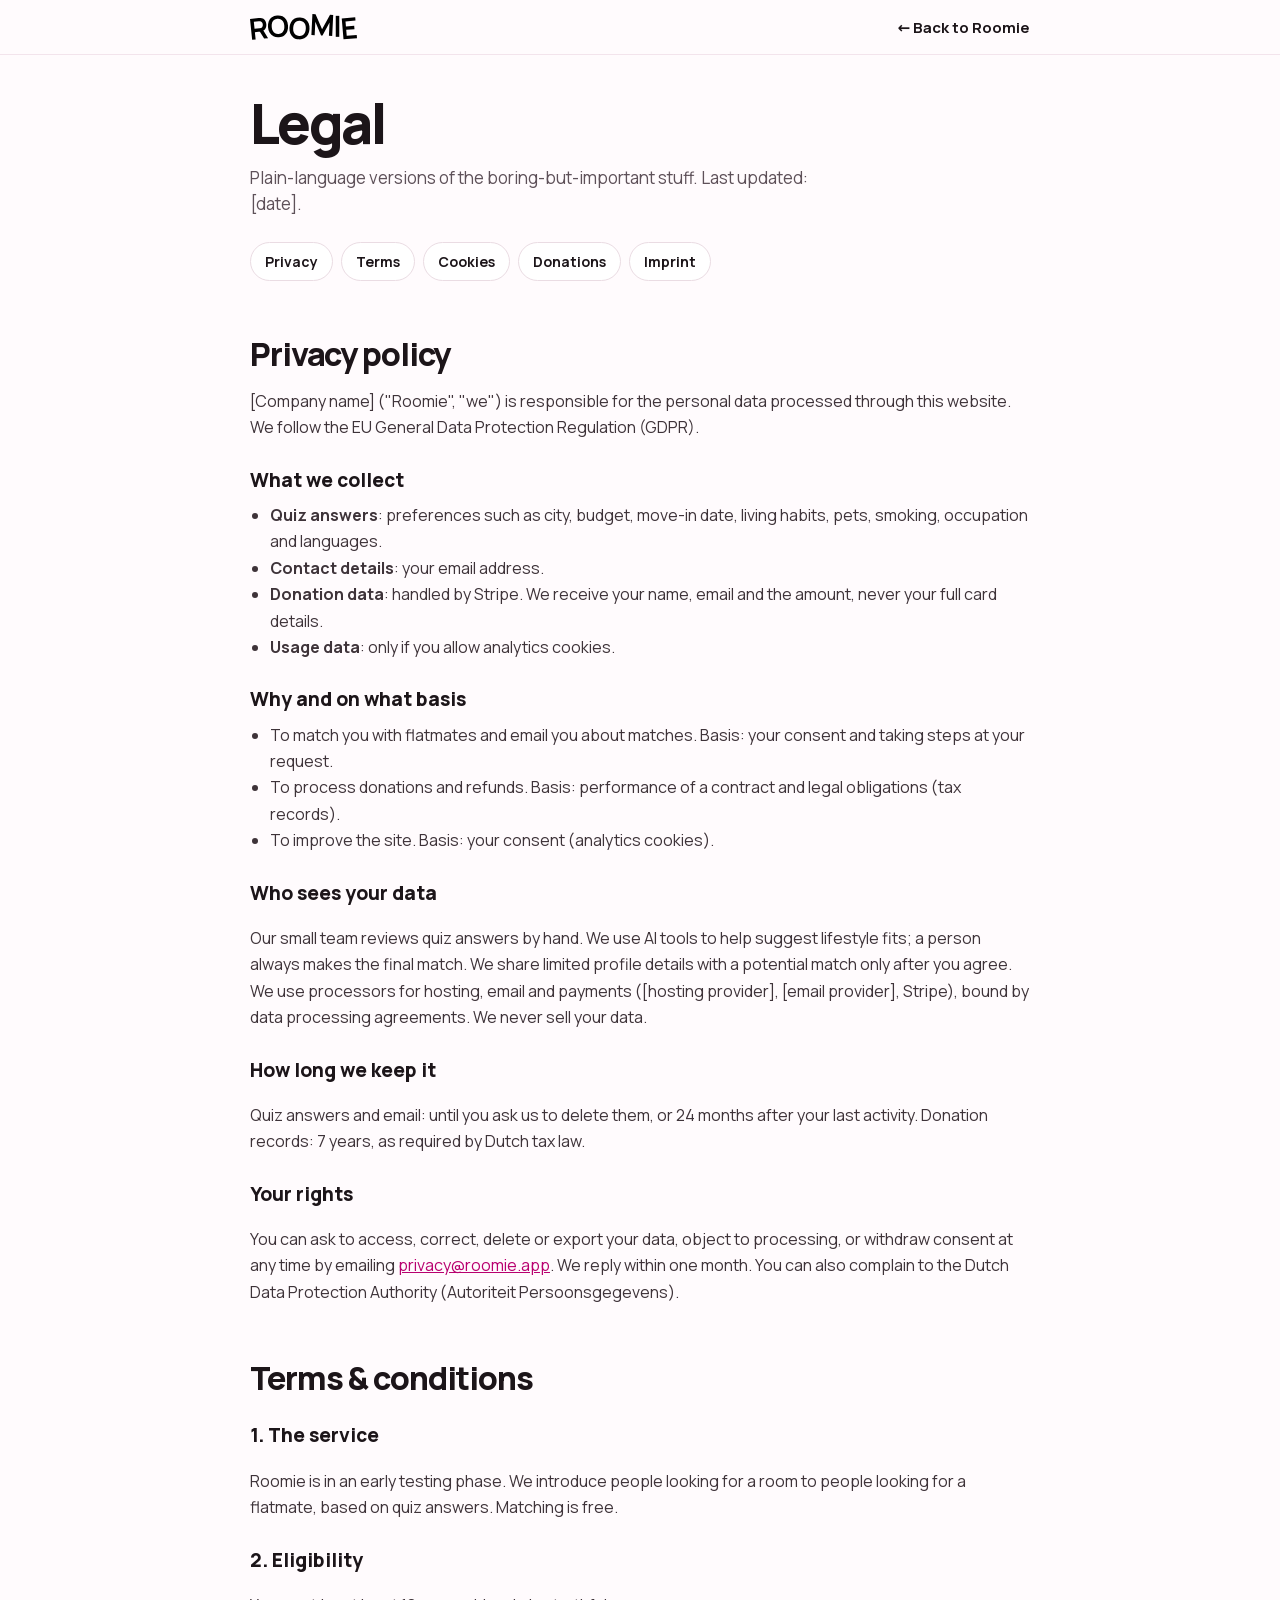
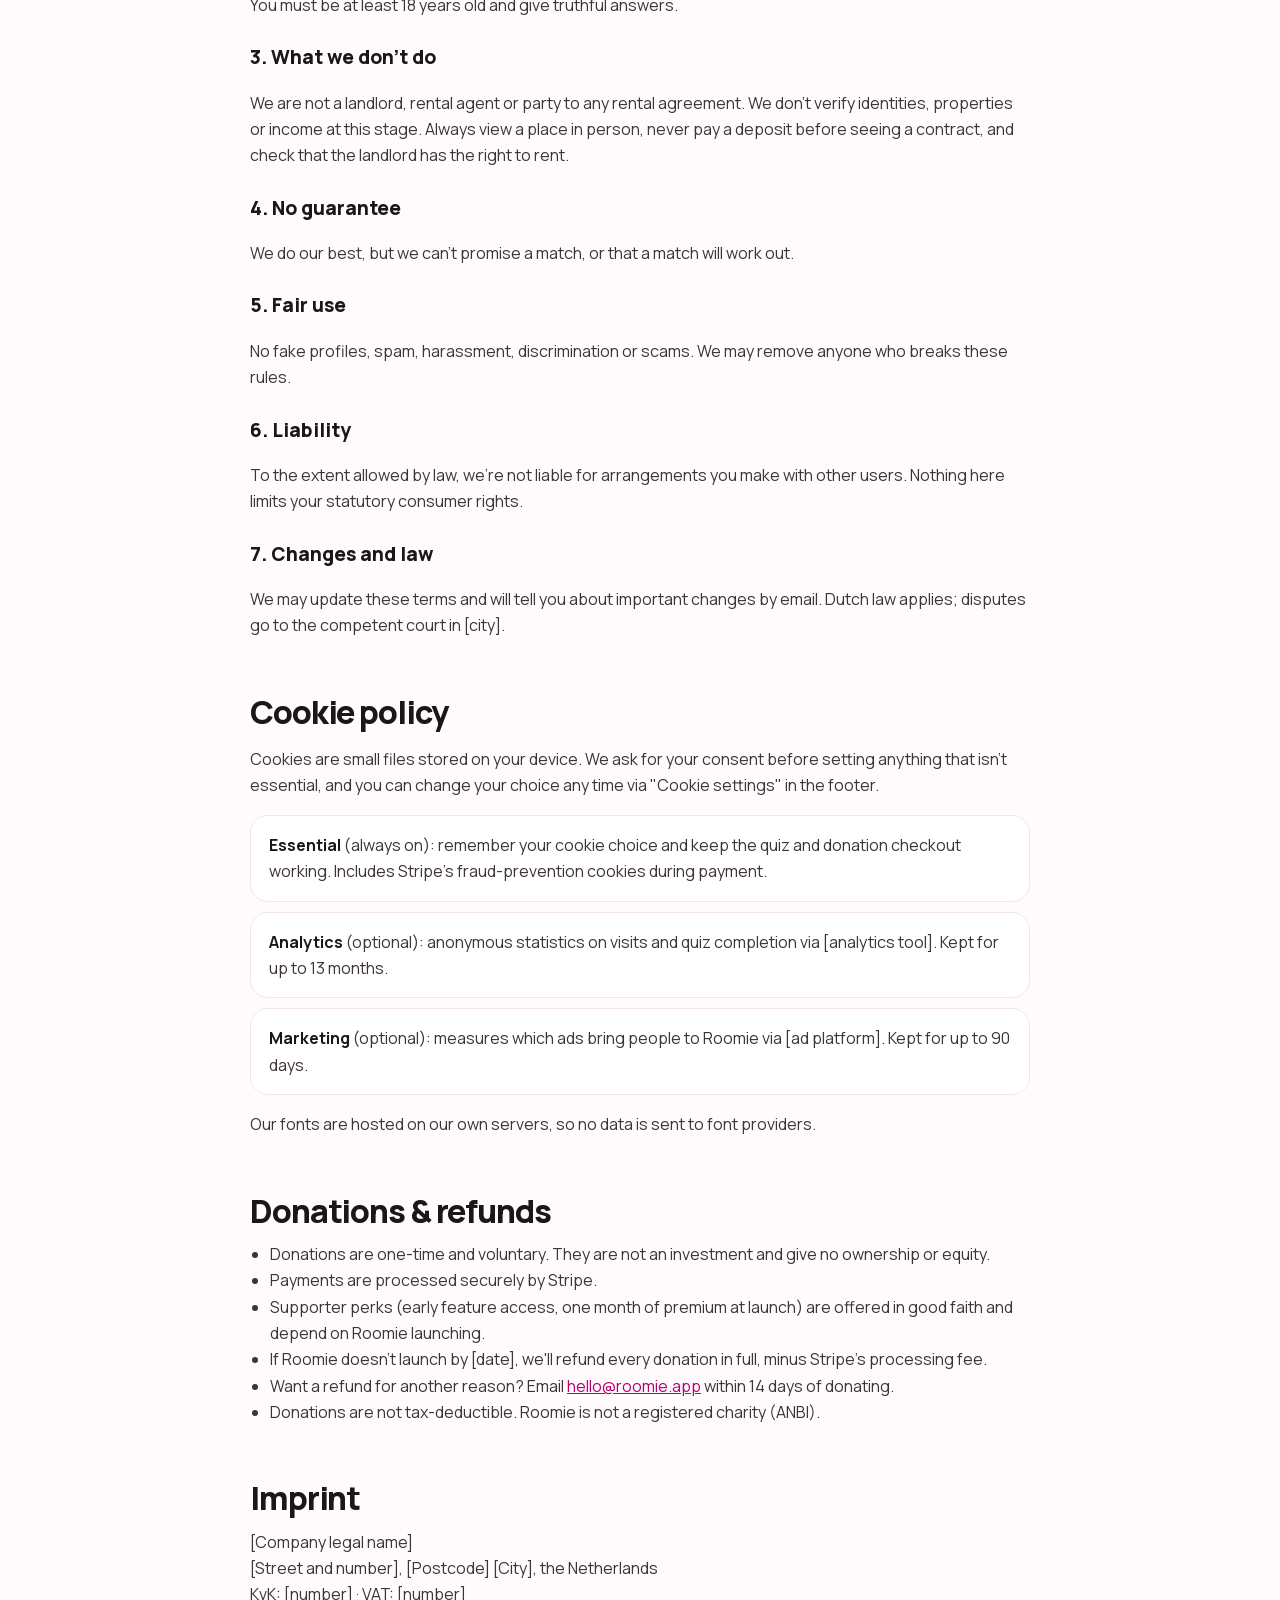
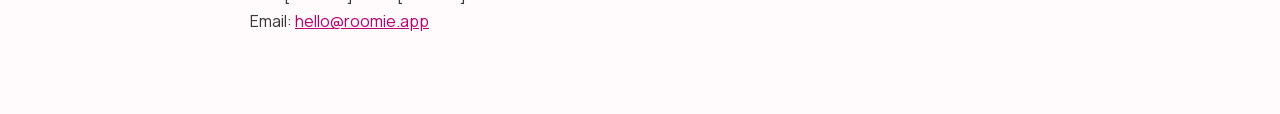
==== legal.html @ ce013597 "Rebuild the site from the new Roomie design handoff Replaces the old landing page and quizzes with t" ====
<!doctype html>
<html lang="en">
<head>
<meta charset="utf-8">
<meta name="viewport" content="width=device-width, initial-scale=1">
<title>Roomie · Legal</title>
<meta name="description" content="Roomie's privacy policy, terms and conditions, cookie policy, donations and refunds, and imprint.">
<meta name="theme-color" content="#FFFBFD">
<link rel="icon" href="/assets/c191.svg" type="image/svg+xml">
<link rel="preload" href="/assets/fonts/manrope-latin.woff2" as="font" type="font/woff2" crossorigin>
<link rel="stylesheet" href="/css/base.css">
<link rel="stylesheet" href="/css/legal.css">
</head>
<body>
<nav class="lnav">
  <div class="lnav-in">
    <a href="/" aria-label="Roomie home" class="lnav-logo"><img src="/assets/logo.svg" alt="Roomie" width="107" height="26"></a>
    <a href="/" class="lnav-back">← Back to Roomie</a>
  </div>
</nav>
<main class="legal">
  <h1>Legal</h1>
  <p class="intro">Plain-language versions of the boring-but-important stuff. Last updated: [date].</p>
  <div class="jump">
    <a href="#privacy">Privacy</a>
    <a href="#terms">Terms</a>
    <a href="#cookies">Cookies</a>
    <a href="#donations">Donations</a>
    <a href="#imprint">Imprint</a>
  </div>

  <section id="privacy">
    <h2>Privacy policy</h2>
    <p>[Company name] ("Roomie", "we") is responsible for the personal data processed through this website. We follow the EU General Data Protection Regulation (GDPR).</p>
    <h3>What we collect</h3>
    <ul>
      <li><strong>Quiz answers</strong>: preferences such as city, budget, move-in date, living habits, pets, smoking, occupation and languages.</li>
      <li><strong>Contact details</strong>: your email address.</li>
      <li><strong>Donation data</strong>: handled by Stripe. We receive your name, email and the amount, never your full card details.</li>
      <li><strong>Usage data</strong>: only if you allow analytics cookies.</li>
    </ul>
    <h3>Why and on what basis</h3>
    <ul>
      <li>To match you with flatmates and email you about matches. Basis: your consent and taking steps at your request.</li>
      <li>To process donations and refunds. Basis: performance of a contract and legal obligations (tax records).</li>
      <li>To improve the site. Basis: your consent (analytics cookies).</li>
    </ul>
    <h3>Who sees your data</h3>
    <p>Our small team reviews quiz answers by hand. We use AI tools to help suggest lifestyle fits; a person always makes the final match. We share limited profile details with a potential match only after you agree. We use processors for hosting, email and payments ([hosting provider], [email provider], Stripe), bound by data processing agreements. We never sell your data.</p>
    <h3>How long we keep it</h3>
    <p>Quiz answers and email: until you ask us to delete them, or 24 months after your last activity. Donation records: 7 years, as required by Dutch tax law.</p>
    <h3>Your rights</h3>
    <p>You can ask to access, correct, delete or export your data, object to processing, or withdraw consent at any time by emailing <a href="mailto:privacy@roomie.app">privacy@roomie.app</a>. We reply within one month. You can also complain to the Dutch Data Protection Authority (Autoriteit Persoonsgegevens).</p>
  </section>

  <section id="terms">
    <h2>Terms &amp; conditions</h2>
    <h3>1. The service</h3>
    <p>Roomie is in an early testing phase. We introduce people looking for a room to people looking for a flatmate, based on quiz answers. Matching is free.</p>
    <h3>2. Eligibility</h3>
    <p>You must be at least 18 years old and give truthful answers.</p>
    <h3>3. What we don't do</h3>
    <p>We are not a landlord, rental agent or party to any rental agreement. We don't verify identities, properties or income at this stage. Always view a place in person, never pay a deposit before seeing a contract, and check that the landlord has the right to rent.</p>
    <h3>4. No guarantee</h3>
    <p>We do our best, but we can't promise a match, or that a match will work out.</p>
    <h3>5. Fair use</h3>
    <p>No fake profiles, spam, harassment, discrimination or scams. We may remove anyone who breaks these rules.</p>
    <h3>6. Liability</h3>
    <p>To the extent allowed by law, we're not liable for arrangements you make with other users. Nothing here limits your statutory consumer rights.</p>
    <h3>7. Changes and law</h3>
    <p>We may update these terms and will tell you about important changes by email. Dutch law applies; disputes go to the competent court in [city].</p>
  </section>

  <section id="cookies">
    <h2>Cookie policy</h2>
    <p>Cookies are small files stored on your device. We ask for your consent before setting anything that isn't essential, and you can change your choice any time via "Cookie settings" in the footer.</p>
    <div class="cats">
      <div><strong>Essential</strong> (always on): remember your cookie choice and keep the quiz and donation checkout working. Includes Stripe's fraud-prevention cookies during payment.</div>
      <div><strong>Analytics</strong> (optional): anonymous statistics on visits and quiz completion via [analytics tool]. Kept for up to 13 months.</div>
      <div><strong>Marketing</strong> (optional): measures which ads bring people to Roomie via [ad platform]. Kept for up to 90 days.</div>
    </div>
    <p>Our fonts are hosted on our own servers, so no data is sent to font providers.</p>
  </section>

  <section id="donations">
    <h2>Donations &amp; refunds</h2>
    <ul>
      <li>Donations are one-time and voluntary. They are not an investment and give no ownership or equity.</li>
      <li>Payments are processed securely by Stripe.</li>
      <li>Supporter perks (early feature access, one month of premium at launch) are offered in good faith and depend on Roomie launching.</li>
      <li>If Roomie doesn't launch by [date], we'll refund every donation in full, minus Stripe's processing fee.</li>
      <li>Want a refund for another reason? Email <a href="mailto:hello@roomie.app">hello@roomie.app</a> within 14 days of donating.</li>
      <li>Donations are not tax-deductible. Roomie is not a registered charity (ANBI).</li>
    </ul>
  </section>

  <section id="imprint">
    <h2>Imprint</h2>
    <p class="imprint">[Company legal name]<br>[Street and number], [Postcode] [City], the Netherlands<br>KvK: [number] · VAT: [number]<br>Email: <a href="mailto:hello@roomie.app">hello@roomie.app</a></p>
  </section>
</main>
<script type="module" src="/js/consent.js"></script>
</body>
</html>
---- css/base.css ----
/* Shared foundation for every Roomie page: font, tokens, keyframes and the
   few components (buttons, toggles, option rows) used on more than one page. */

@font-face{font-family:'Manrope';font-style:normal;font-weight:400 800;font-display:swap;src:url(../assets/fonts/manrope-latin.woff2) format('woff2');unicode-range:U+0000-00FF,U+0131,U+0152-0153,U+02BB-02BC,U+02C6,U+02DA,U+02DC,U+0304,U+0308,U+0329,U+2000-206F,U+20AC,U+2122,U+2191,U+2193,U+2212,U+2215,U+FEFF,U+FFFD}
@font-face{font-family:'Manrope';font-style:normal;font-weight:400 800;font-display:swap;src:url(../assets/fonts/manrope-latin-ext.woff2) format('woff2');unicode-range:U+0100-02BA,U+02BD-02C5,U+02C7-02CC,U+02CE-02D7,U+02DD-02FF,U+0304,U+0308,U+0329,U+1D00-1DBF,U+1E00-1E9F,U+1EF2-1EFF,U+2020,U+20A0-20AB,U+20AD-20C0,U+2113,U+2C60-2C7F,U+A720-A7FF}

:root{
  --pink:#FF46B7; --pink-hover:#F02AA3; --pink-tint:#FFE3F3; --pink-ink:#B8006F;
  --ink:#1C1519; --muted:#5E5159; --bg:#FFFBFD; --white:#fff;
  --line:#F3E4EC; --line-2:#EADCE3; --line-3:#F0E2EA;
  --track-off:#DCCBD4; --box-off:#CDBFC7; --error:#C4005F;
  --yellow:#FFE14D; --yellow-hover:#FFD81F;
  --bouncy:cubic-bezier(.3,1.6,.5,1);
  /* Section colour; quiz pages override these per section. */
  --c:var(--pink); --tint:var(--pink-tint); --sink:var(--pink-ink);
}

*{box-sizing:border-box}
html,body{margin:0;background:var(--bg);font-family:Manrope,system-ui,sans-serif;color:var(--ink);-webkit-font-smoothing:antialiased}
img{max-width:100%}
input,textarea,button{font-family:inherit}
input::-webkit-outer-spin-button,input::-webkit-inner-spin-button{-webkit-appearance:none;margin:0}
input[type=number]{-moz-appearance:textfield}
:focus-visible{outline:3px solid var(--pink);outline-offset:3px}
.sr-only{position:absolute;width:1px;height:1px;padding:0;margin:-1px;overflow:hidden;clip:rect(0,0,0,0);white-space:nowrap;border:0}

@keyframes bob{0%,100%{transform:translateY(0) rotate(var(--r,0deg))}50%{transform:translateY(-10px) rotate(var(--r,0deg))}}
@keyframes rise{from{opacity:0;transform:translateY(.4em)}to{opacity:1;transform:none}}
@keyframes cardIn{from{opacity:0;transform:translateY(16px) scale(.98)}to{opacity:1;transform:none}}
@keyframes fly{0%{opacity:0;transform:translate(-50%,-50%) scale(.2)}15%{opacity:1}70%{opacity:1}100%{opacity:0;transform:translate(calc(-50% + var(--dx)),calc(-50% + var(--dy))) rotate(var(--rot)) scale(1)}}
@keyframes ping{0%{transform:scale(1);opacity:.7}100%{transform:scale(2.6);opacity:0}}

.bob{animation:bob 4s ease-in-out infinite}

/* Buttons ---------------------------------------------------------------- */
.btn{all:unset;box-sizing:border-box;cursor:pointer;text-align:center;font-weight:800;border-radius:999px;transition:transform .15s,background .2s,opacity .2s}
.btn:focus-visible{outline:3px solid var(--pink);outline-offset:3px}
.btn-pink{background:var(--pink);color:#fff;font-size:17px;padding:17px 26px}
.btn-pink:hover{background:var(--pink-hover);color:#fff;transform:translateY(-2px)}
.btn-pink:active{transform:scale(.97)}
.btn-pink[disabled]{opacity:.6;cursor:progress;transform:none}
.btn-dark{background:var(--ink);color:#fff;font-size:17px;padding:17px 26px;text-decoration:none;display:block}
.btn-dark:hover{color:#fff;transform:translateY(-2px)}
.btn-dark:active{transform:scale(.97)}

/* Yes/no switch ---------------------------------------------------------- */
.switch{width:52px;height:30px;border-radius:99px;background:var(--track-off);position:relative;transition:background .2s;flex-shrink:0}
.switch::after{content:'';position:absolute;top:3px;left:3px;width:24px;height:24px;border-radius:50%;background:#fff;box-shadow:0 1px 3px rgba(0,0,0,.2);transition:transform .25s var(--bouncy)}
.is-on .switch{background:var(--c)}
.is-on .switch::after{transform:translateX(22px)}

@media (prefers-reduced-motion:reduce){*,*::before,*::after{animation:none!important;transition:none!important}html{scroll-behavior:auto!important}}
---- css/legal.css ----
html{scroll-behavior:smooth}
a{color:var(--pink-ink)}
a:hover{color:var(--pink)}
section{scroll-margin-top:84px}

.lnav{position:sticky;top:0;z-index:20;background:rgba(255,251,253,.9);backdrop-filter:blur(12px);-webkit-backdrop-filter:blur(12px);border-bottom:1px solid var(--line)}
.lnav-in{max-width:820px;margin:0 auto;padding:14px 20px;display:flex;align-items:center;justify-content:space-between;gap:16px}
.lnav-logo{display:flex}
.lnav-logo img{height:26px;width:auto;display:block}
.lnav-back{font-weight:700;font-size:15px;color:var(--ink);text-decoration:none}

.legal{max-width:820px;margin:0 auto;padding:40px 20px 80px}
.legal h1{margin:0;font-size:clamp(36px,9vw,56px);line-height:1;letter-spacing:-.045em;font-weight:800}
.legal .intro{margin:14px 0 0;color:var(--muted);font-size:17px;line-height:1.55;max-width:560px}
.jump{display:flex;flex-wrap:wrap;gap:8px;margin-top:24px}
.jump a{background:#fff;border:1.5px solid var(--line-2);color:var(--ink);font-weight:700;font-size:14px;padding:9px 14px;border-radius:999px;text-decoration:none}
.jump a:hover{border-color:var(--ink);color:var(--ink)}

.legal section{margin-top:56px;font-size:16px;line-height:1.65;color:#3E3339}
.legal h2{margin:0 0 12px;font-size:32px;letter-spacing:-.035em;line-height:1.1;font-weight:800;color:var(--ink)}
.legal h3{margin:24px 0 6px;font-size:19px;font-weight:800;color:var(--ink)}
.legal ul{margin:0;padding-left:20px}
.cats strong{color:var(--ink)}
.cats{display:flex;flex-direction:column;gap:10px;margin-top:16px}
.cats > div{background:#fff;border:1.5px solid var(--line);border-radius:18px;padding:16px 18px}
.legal .imprint{margin:0}
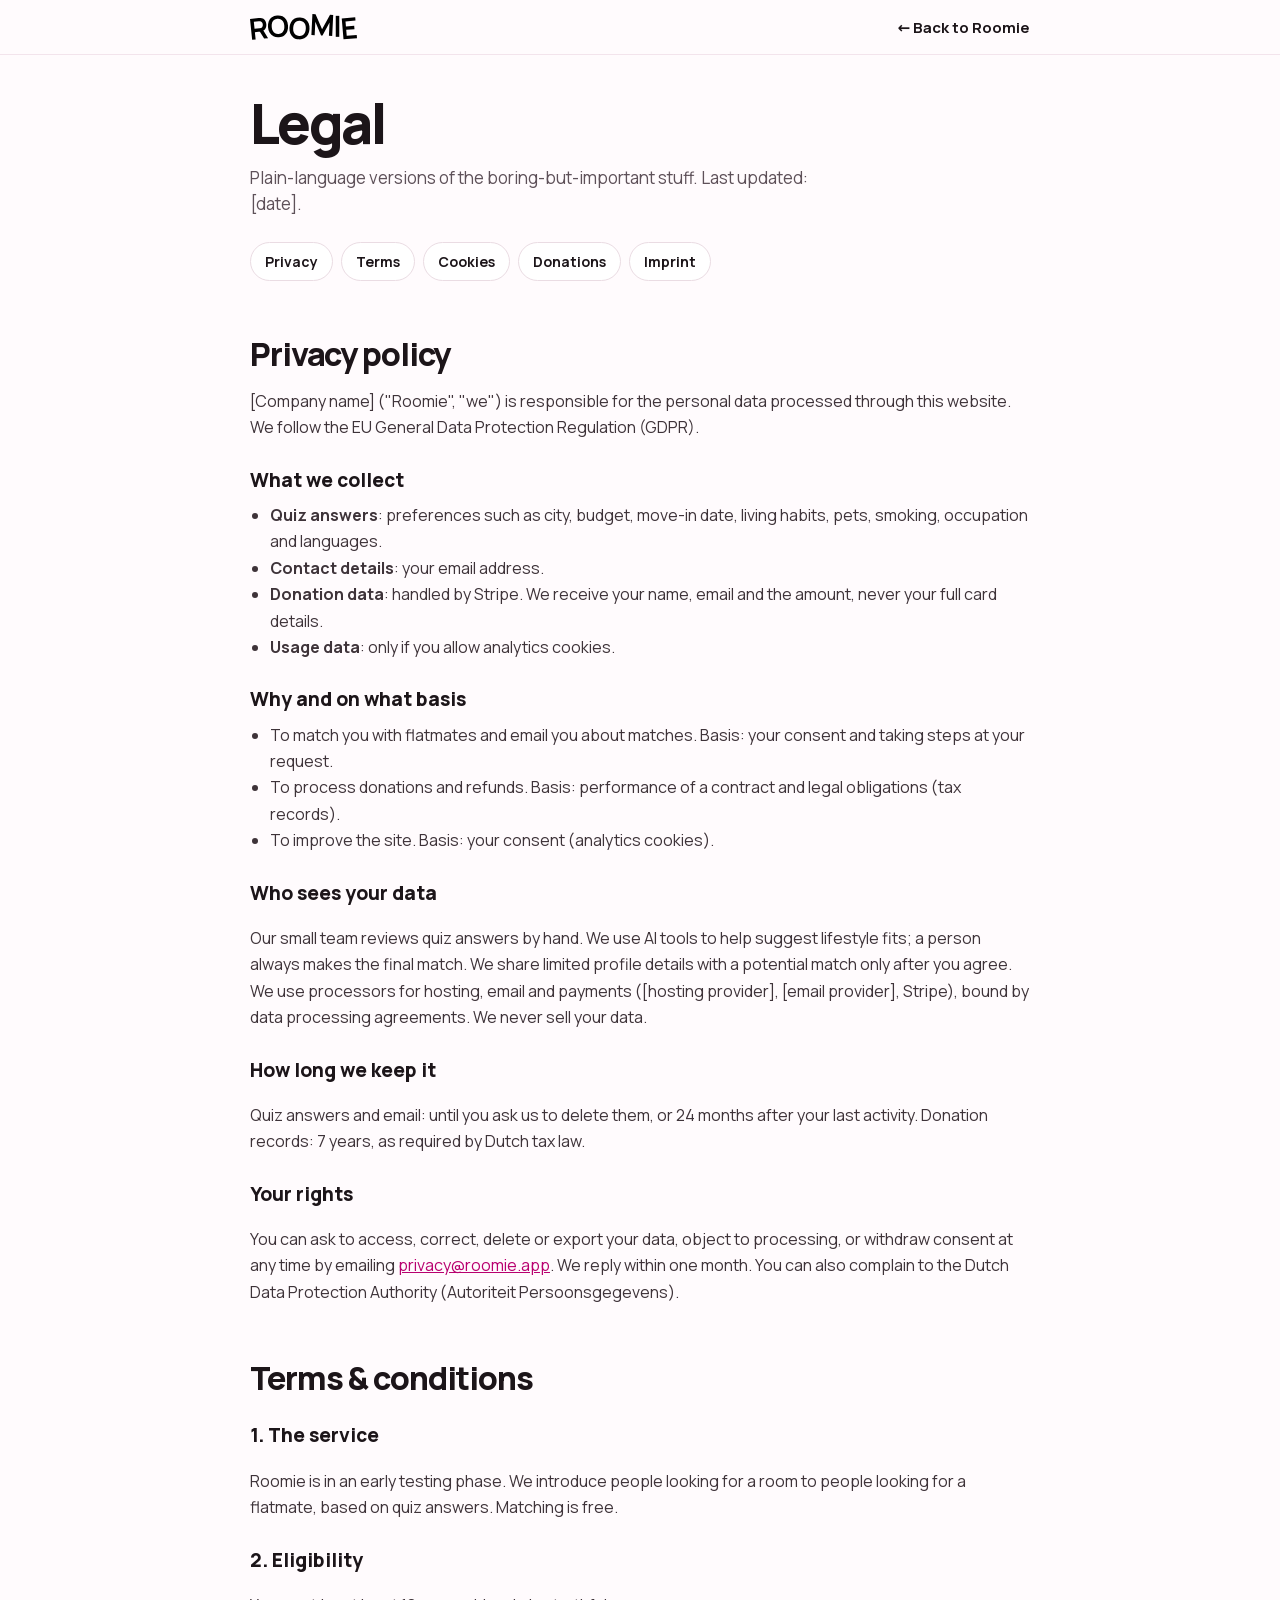
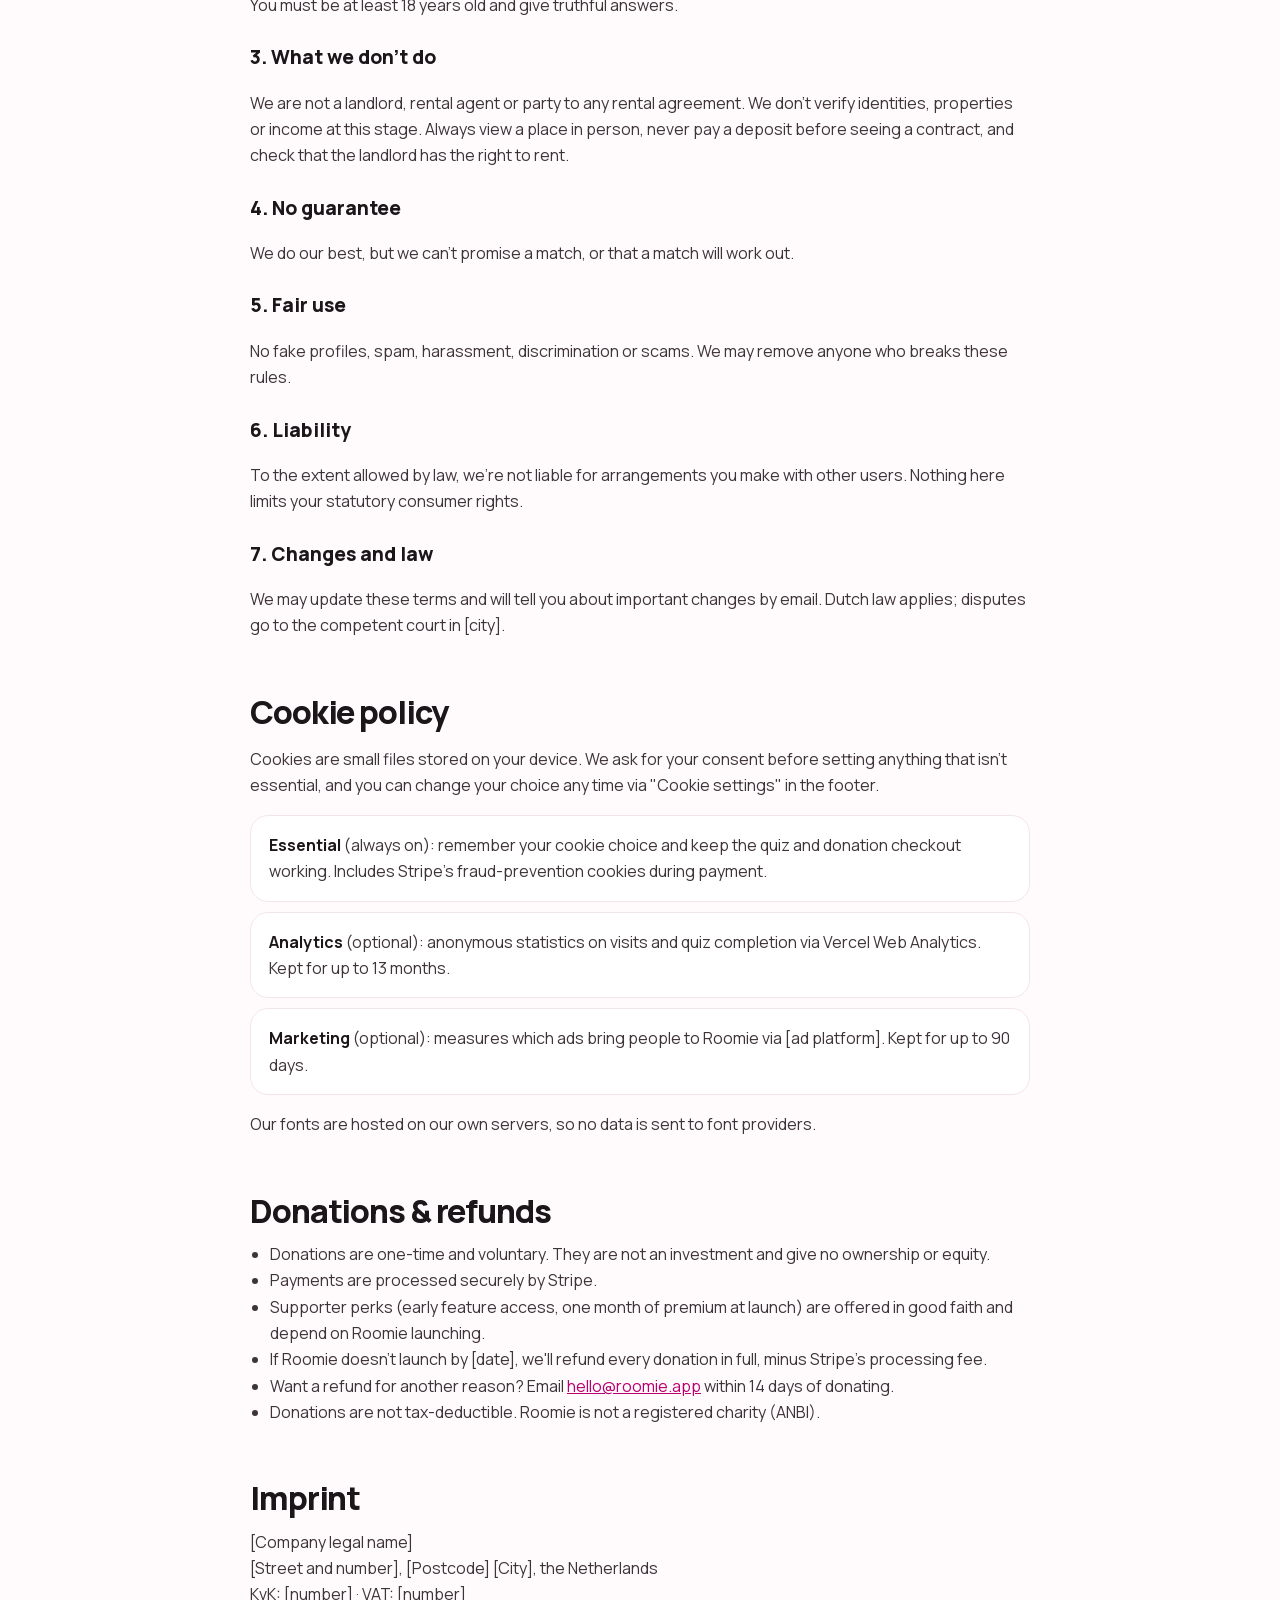
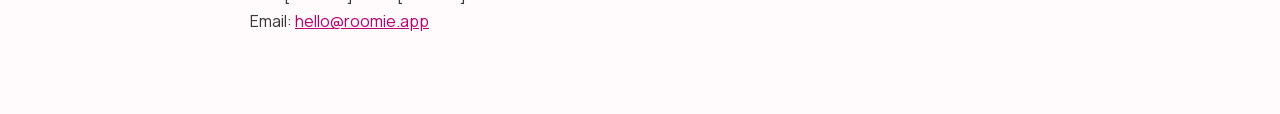
==== commit 4fabc260: "Turn on Vercel Web Analytics (after cookie consent) Co-Authored-By: Claude Opus 5.5 <noreply@anthrop" ====
--- a/legal.html
+++ b/legal.html
@@ -76,7 +76,7 @@
     <p>Cookies are small files stored on your device. We ask for your consent before setting anything that isn't essential, and you can change your choice any time via "Cookie settings" in the footer.</p>
     <div class="cats">
       <div><strong>Essential</strong> (always on): remember your cookie choice and keep the quiz and donation checkout working. Includes Stripe's fraud-prevention cookies during payment.</div>
-      <div><strong>Analytics</strong> (optional): anonymous statistics on visits and quiz completion via [analytics tool]. Kept for up to 13 months.</div>
+      <div><strong>Analytics</strong> (optional): anonymous statistics on visits and quiz completion via Vercel Web Analytics. Kept for up to 13 months.</div>
       <div><strong>Marketing</strong> (optional): measures which ads bring people to Roomie via [ad platform]. Kept for up to 90 days.</div>
     </div>
     <p>Our fonts are hosted on our own servers, so no data is sent to font providers.</p>
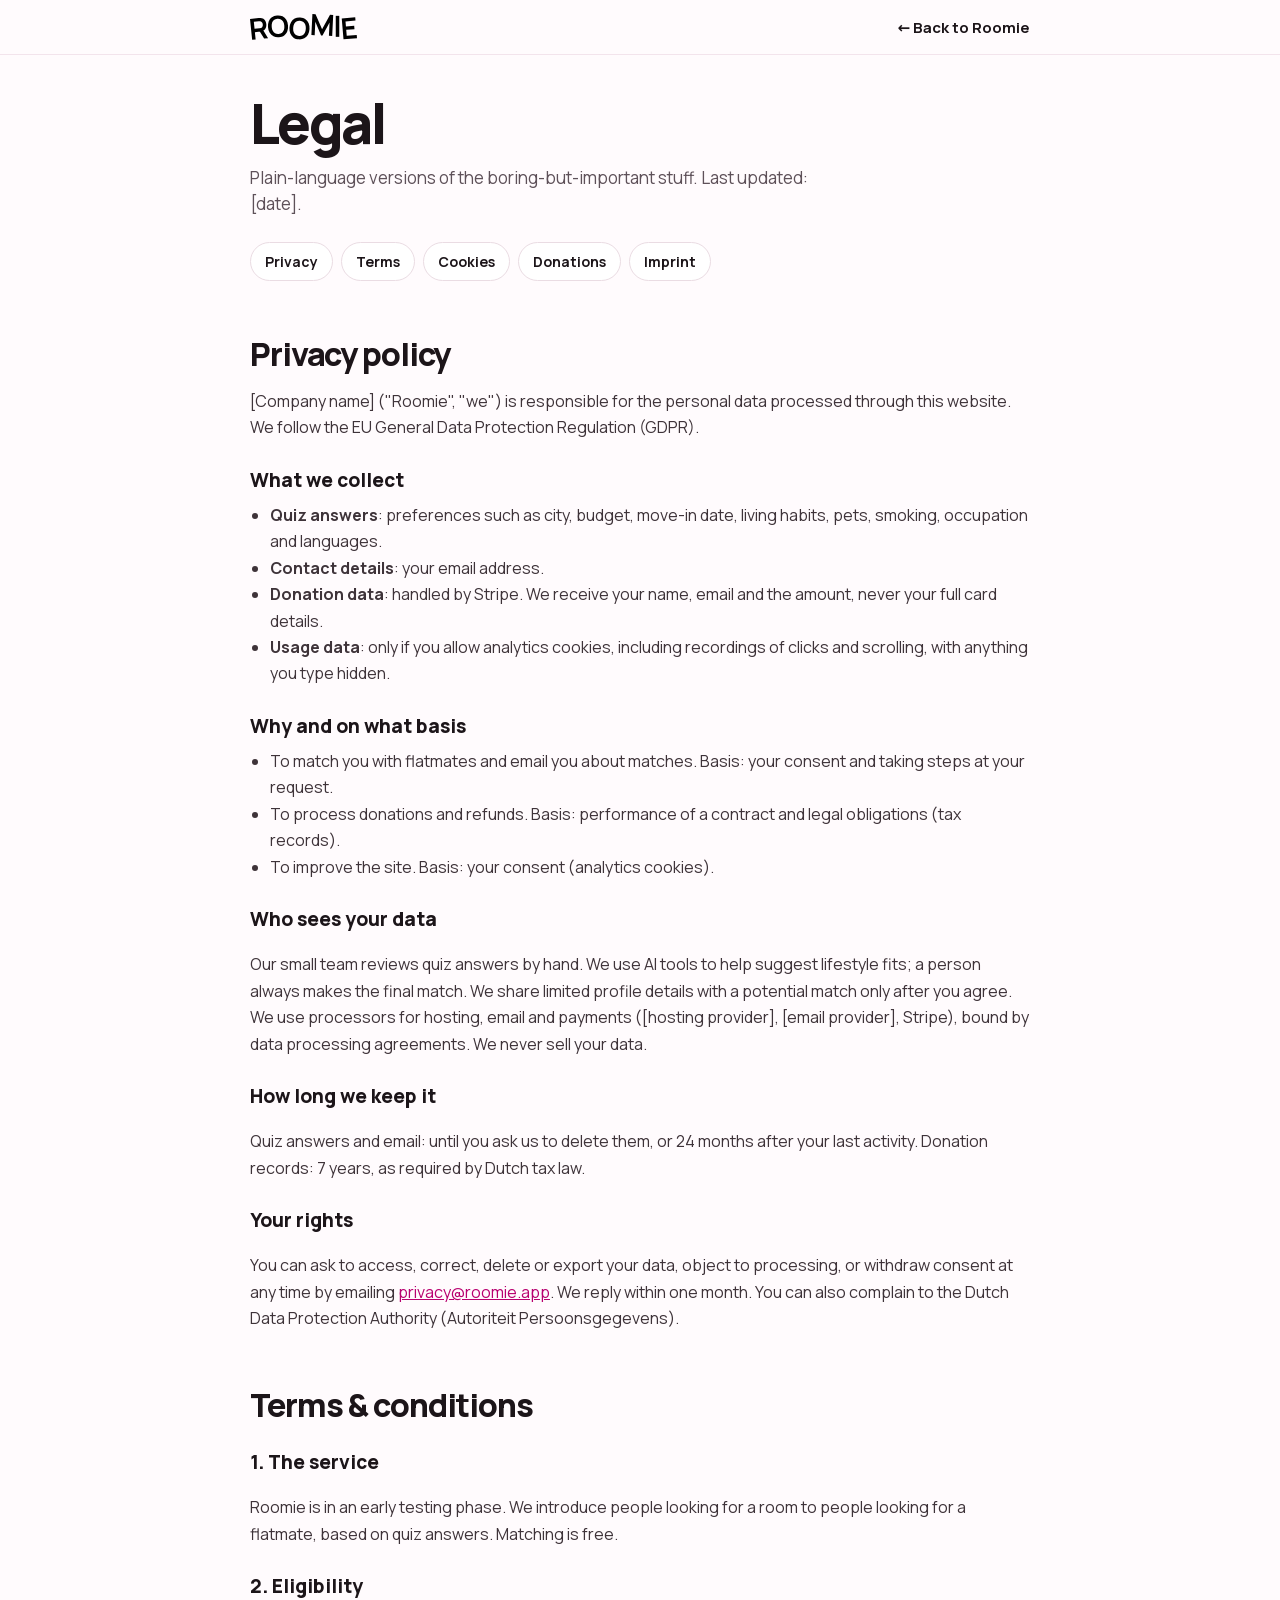
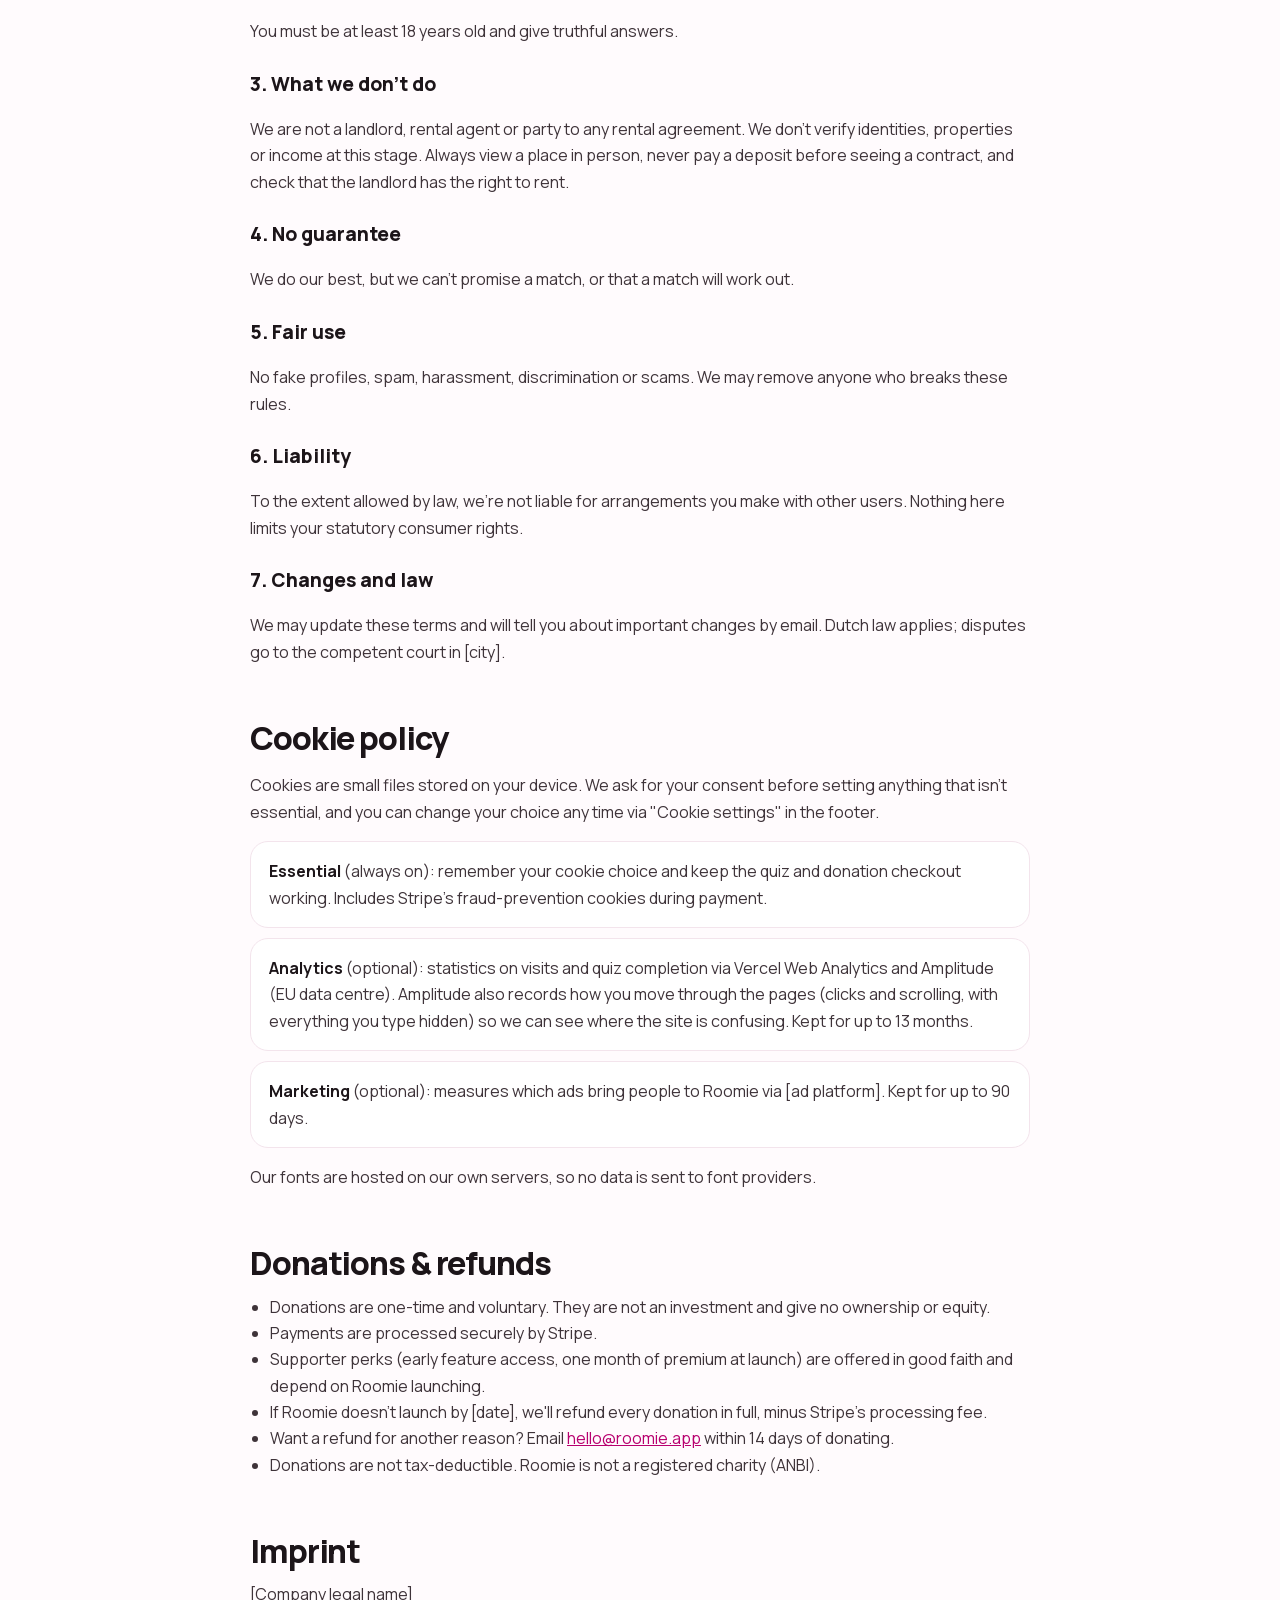
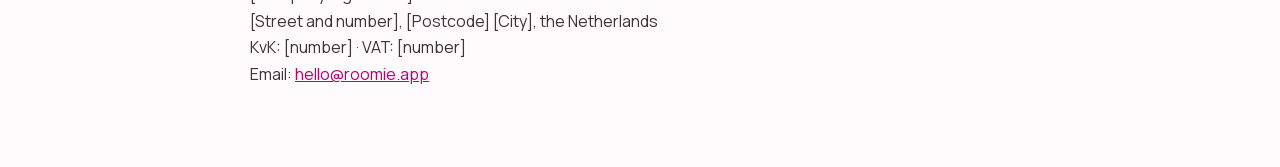
==== commit cce3f506: "Add consent-gated Amplitude with session replay Loads the Amplitude browser SDK and session replay p" ====
--- a/legal.html
+++ b/legal.html
@@ -37,7 +37,7 @@
       <li><strong>Quiz answers</strong>: preferences such as city, budget, move-in date, living habits, pets, smoking, occupation and languages.</li>
       <li><strong>Contact details</strong>: your email address.</li>
       <li><strong>Donation data</strong>: handled by Stripe. We receive your name, email and the amount, never your full card details.</li>
-      <li><strong>Usage data</strong>: only if you allow analytics cookies.</li>
+      <li><strong>Usage data</strong>: only if you allow analytics cookies, including recordings of clicks and scrolling, with anything you type hidden.</li>
     </ul>
     <h3>Why and on what basis</h3>
     <ul>
@@ -76,7 +76,7 @@
     <p>Cookies are small files stored on your device. We ask for your consent before setting anything that isn't essential, and you can change your choice any time via "Cookie settings" in the footer.</p>
     <div class="cats">
       <div><strong>Essential</strong> (always on): remember your cookie choice and keep the quiz and donation checkout working. Includes Stripe's fraud-prevention cookies during payment.</div>
-      <div><strong>Analytics</strong> (optional): anonymous statistics on visits and quiz completion via Vercel Web Analytics. Kept for up to 13 months.</div>
+      <div><strong>Analytics</strong> (optional): statistics on visits and quiz completion via Vercel Web Analytics and Amplitude (EU data centre). Amplitude also records how you move through the pages (clicks and scrolling, with everything you type hidden) so we can see where the site is confusing. Kept for up to 13 months.</div>
       <div><strong>Marketing</strong> (optional): measures which ads bring people to Roomie via [ad platform]. Kept for up to 90 days.</div>
     </div>
     <p>Our fonts are hosted on our own servers, so no data is sent to font providers.</p>
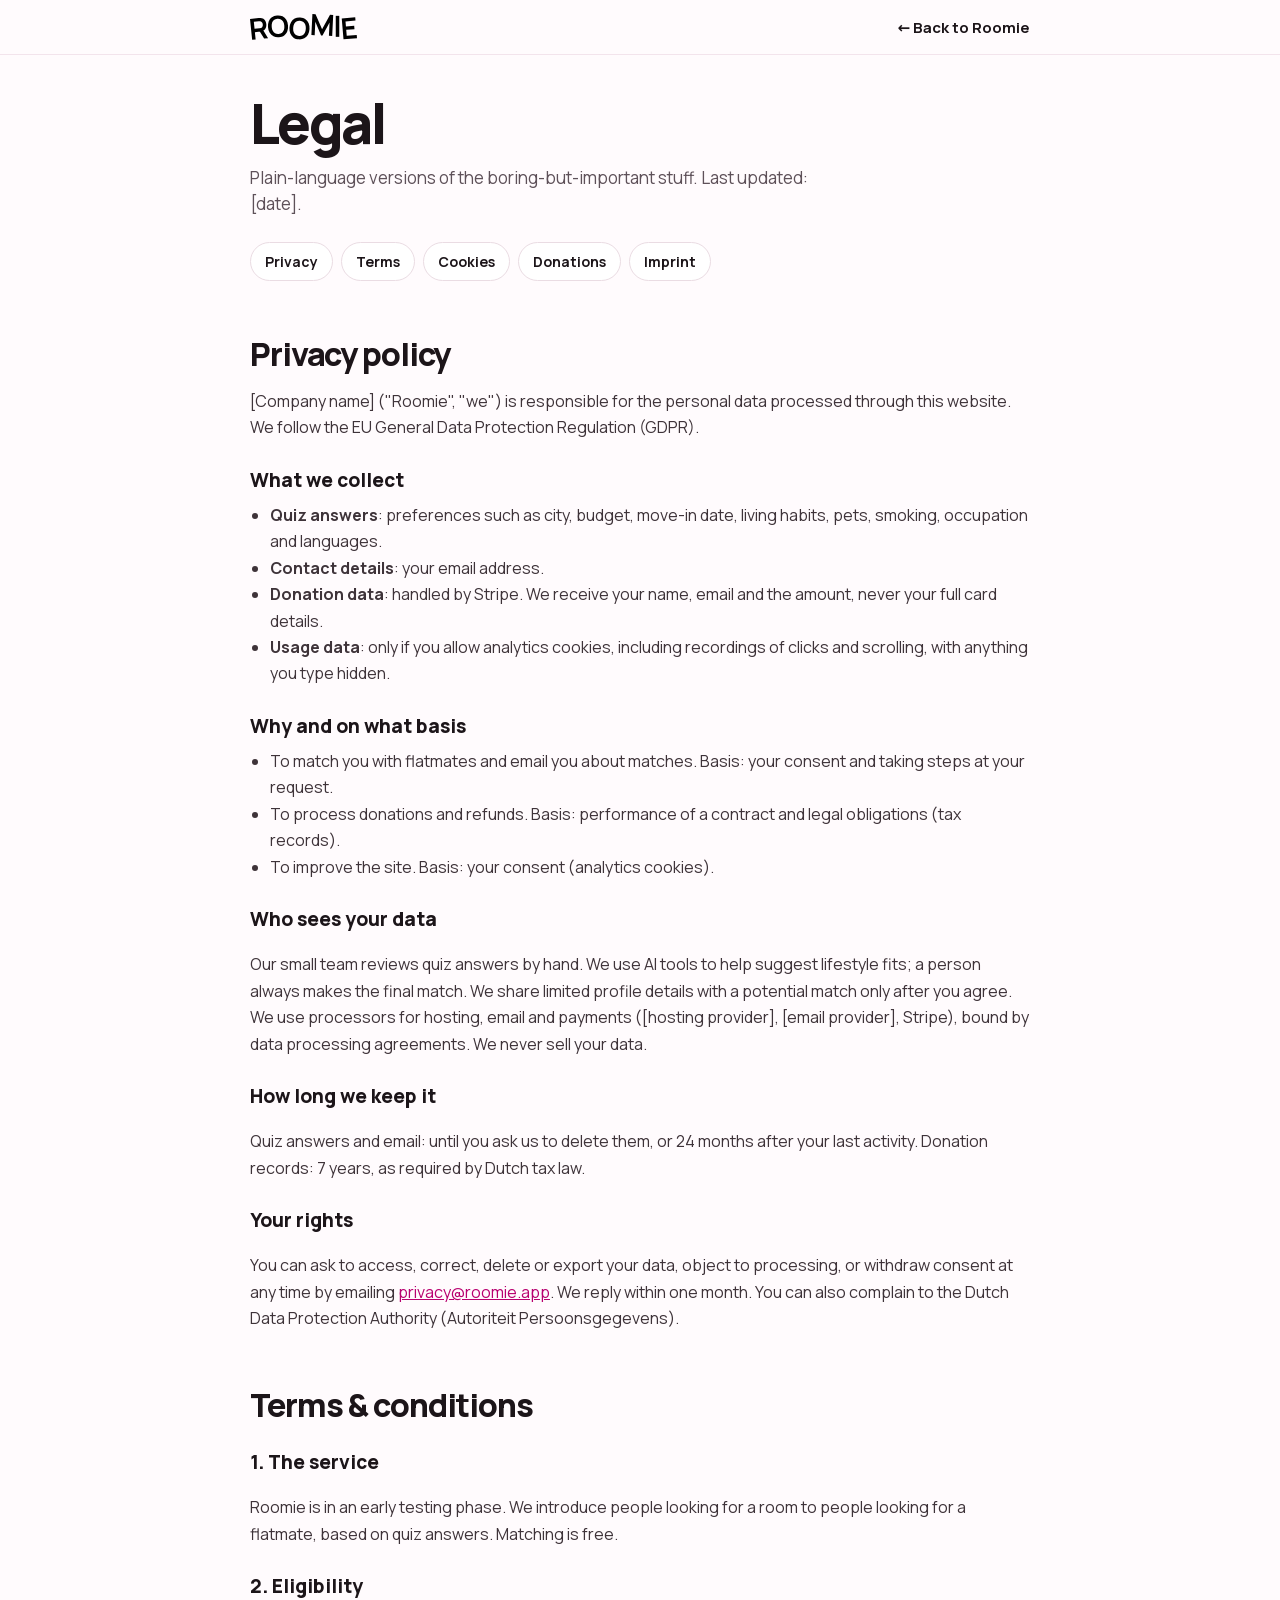
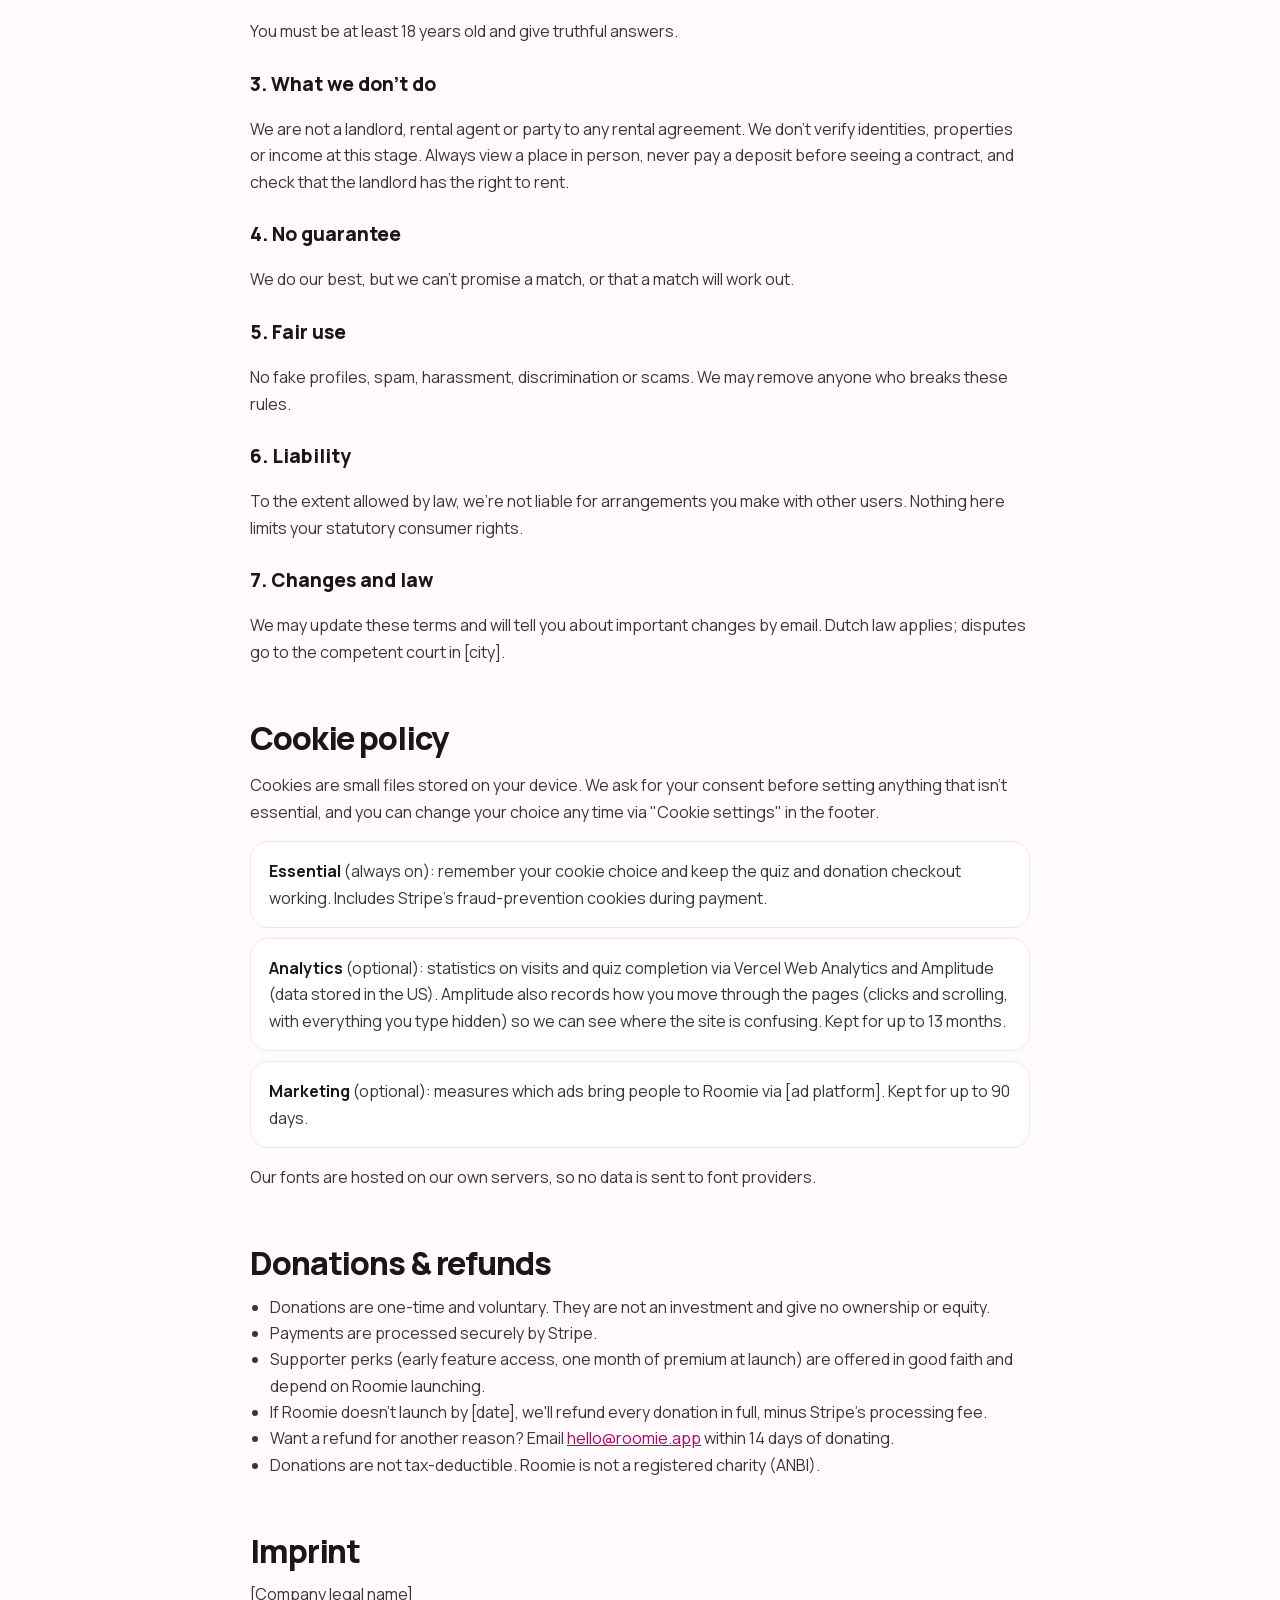
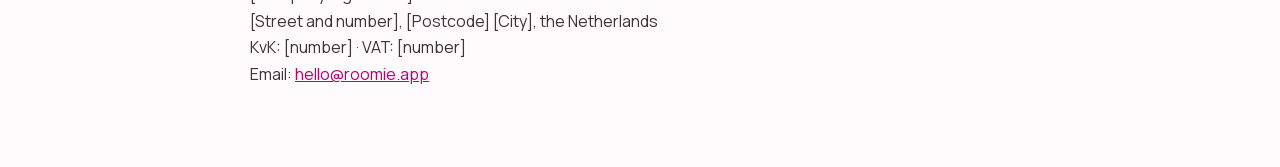
==== commit 1b98ef2a: "Connect Amplitude project (US region) Co-Authored-By: Claude Opus 5.5 <noreply@anthropic.com>" ====
--- a/legal.html
+++ b/legal.html
@@ -76,7 +76,7 @@
     <p>Cookies are small files stored on your device. We ask for your consent before setting anything that isn't essential, and you can change your choice any time via "Cookie settings" in the footer.</p>
     <div class="cats">
       <div><strong>Essential</strong> (always on): remember your cookie choice and keep the quiz and donation checkout working. Includes Stripe's fraud-prevention cookies during payment.</div>
-      <div><strong>Analytics</strong> (optional): statistics on visits and quiz completion via Vercel Web Analytics and Amplitude (EU data centre). Amplitude also records how you move through the pages (clicks and scrolling, with everything you type hidden) so we can see where the site is confusing. Kept for up to 13 months.</div>
+      <div><strong>Analytics</strong> (optional): statistics on visits and quiz completion via Vercel Web Analytics and Amplitude (data stored in the US). Amplitude also records how you move through the pages (clicks and scrolling, with everything you type hidden) so we can see where the site is confusing. Kept for up to 13 months.</div>
       <div><strong>Marketing</strong> (optional): measures which ads bring people to Roomie via [ad platform]. Kept for up to 90 days.</div>
     </div>
     <p>Our fonts are hosted on our own servers, so no data is sent to font providers.</p>
